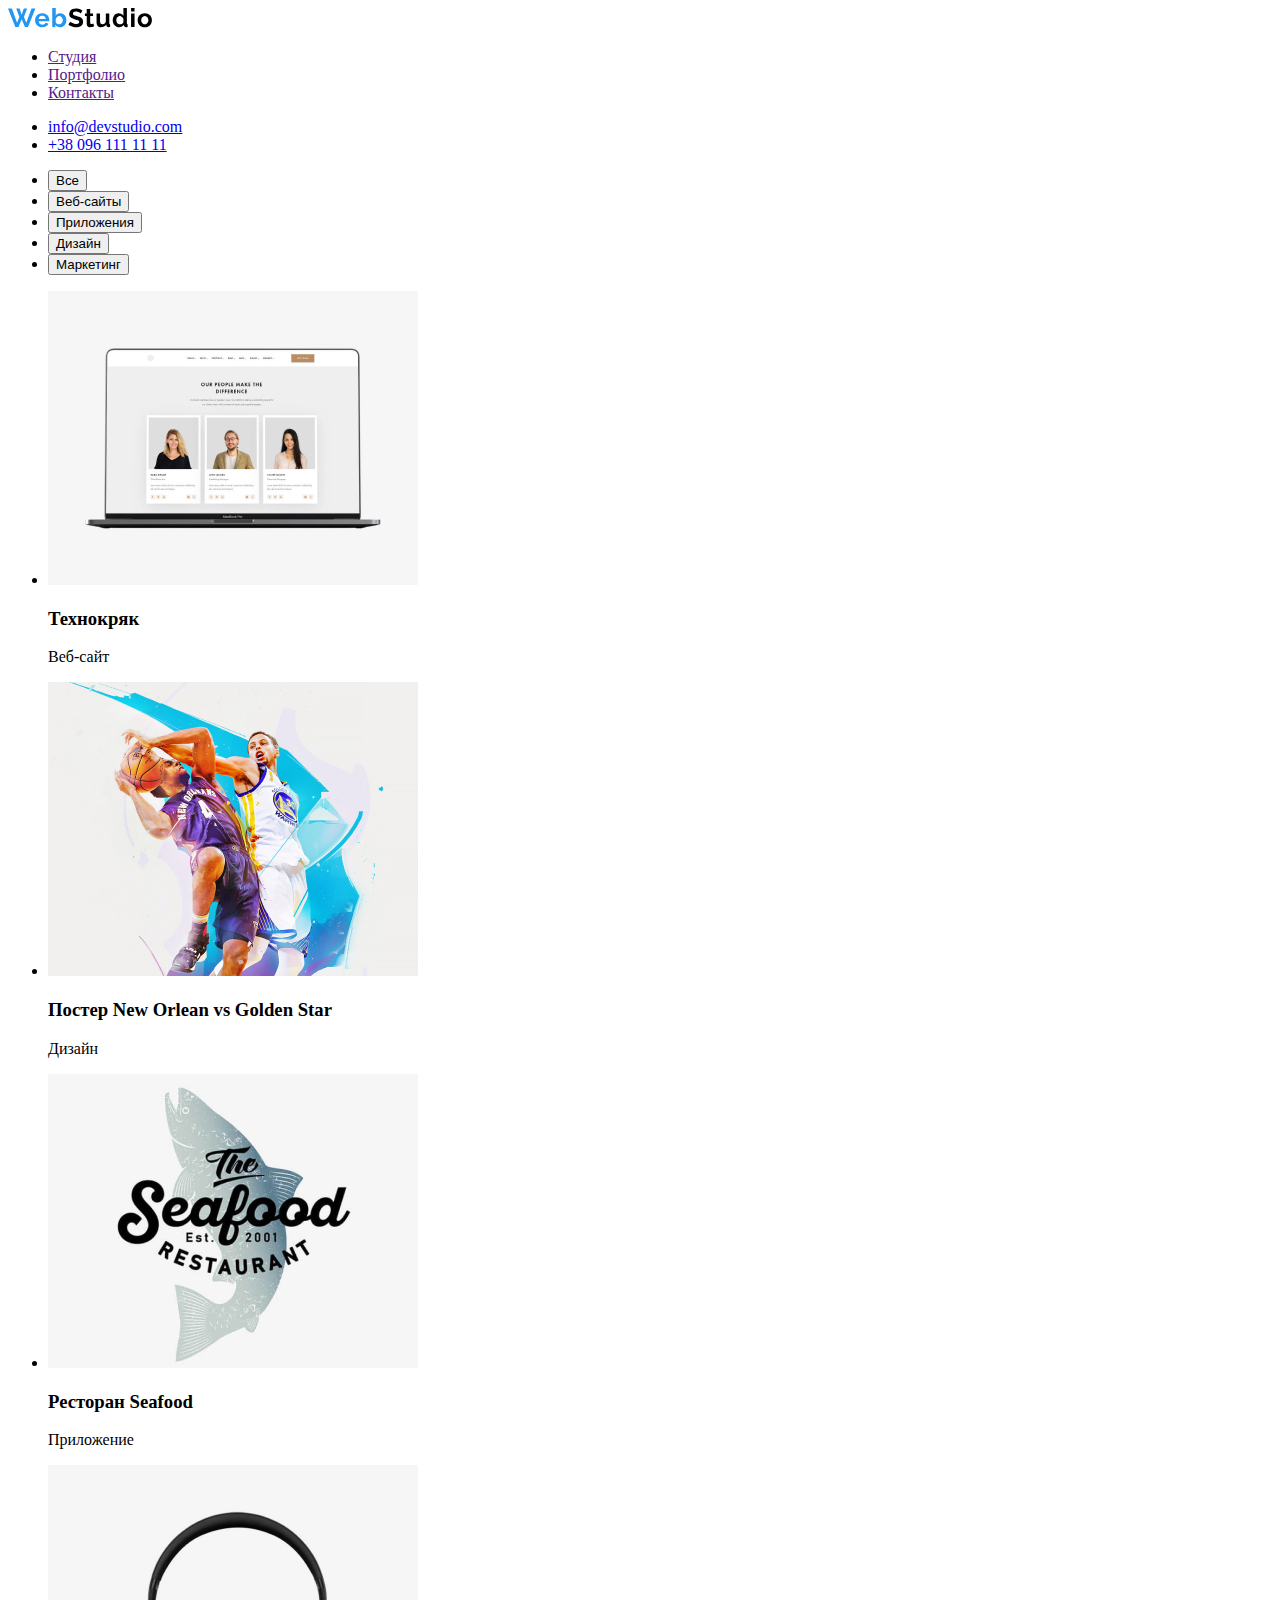
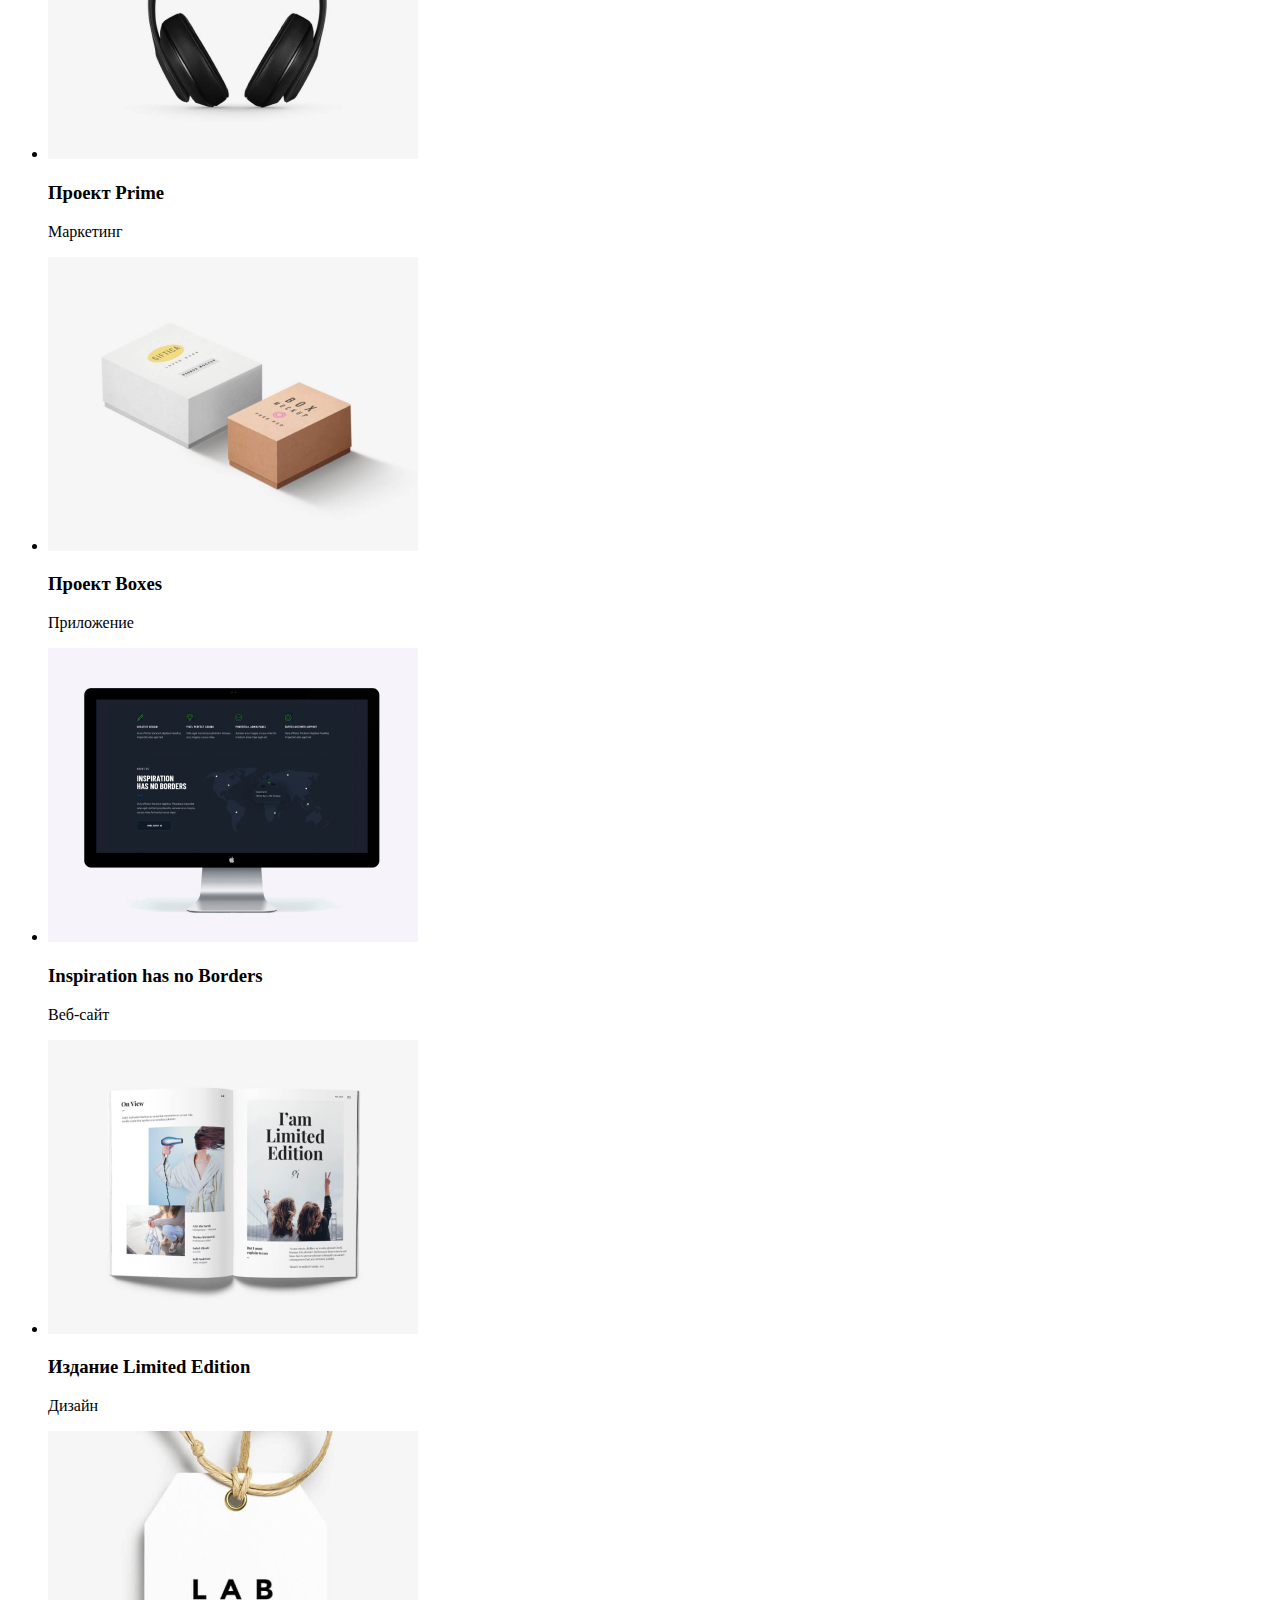
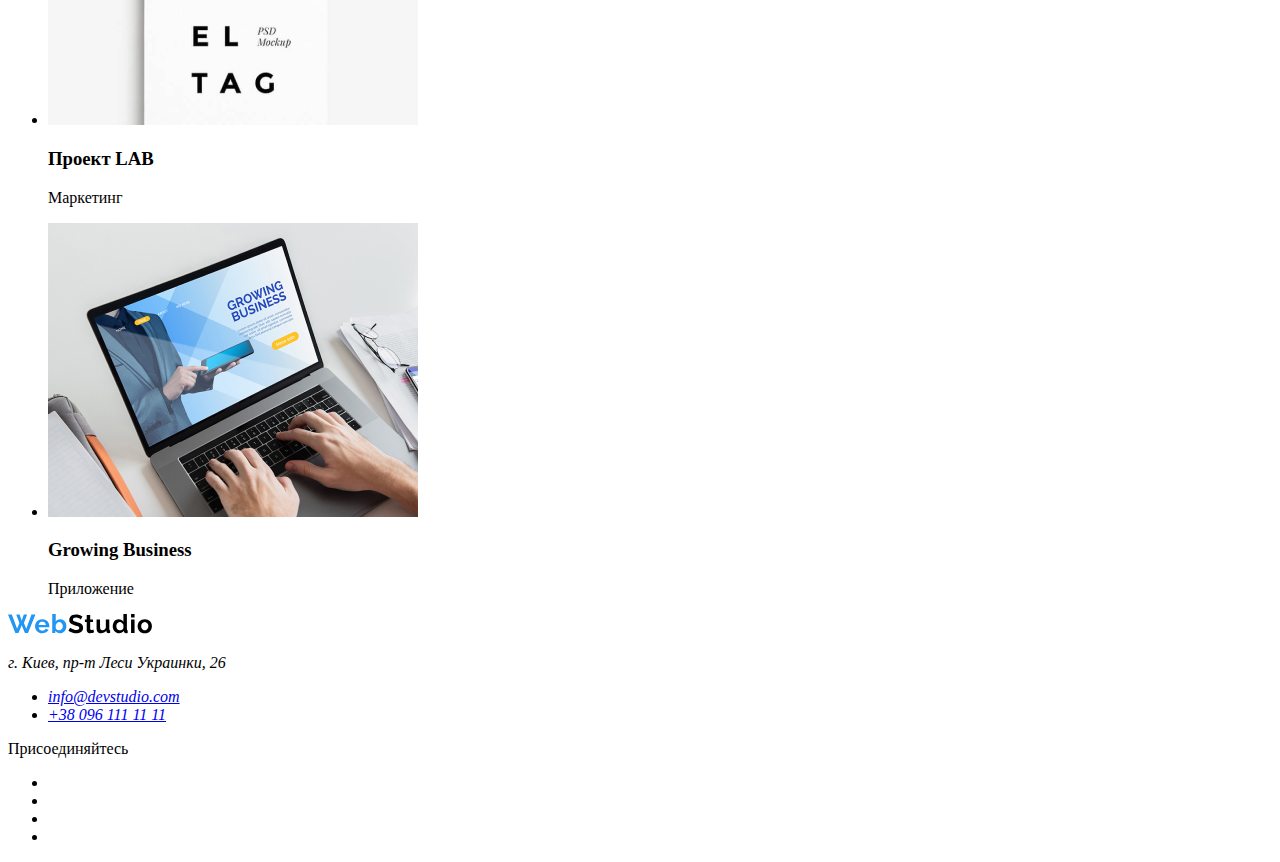
==== portfolio.html @ b6a1b345 "add layout" ====
<!DOCTYPE html>
<html lang="en">
  <head>
    <meta charset="UTF-8" />
    <meta http-equiv="X-UA-Compatible" content="IE=edge" />
    <meta name="viewport" content="width=device-width, initial-scale=1.0" />
    <title>Portfolio</title>
  </head>
  <body>
    <header>
      <a href=""><img src="./img/logo.svg" alt="logo" /></a>
      <nav>
        <ul>
          <li><a href="">Студия</a></li>
          <li><a href="">Портфолио</a></li>
          <li><a href="">Контакты</a></li>
        </ul>
        <ul>
          <li><a href="mailto:info@devstudio.com">info@devstudio.com</a></li>
          <li><a href="tel:+380961111111">+38 096 111 11 11</a></li>
        </ul>
      </nav>
    </header>
    <main>
      <ul>
        <li><button type="button">Все</button></li>
        <li><button type="button">Веб-сайты</button></li>
        <li><button type="button">Приложения</button></li>
        <li><button type="button">Дизайн</button></li>
        <li><button type="button">Маркетинг</button></li>
      </ul>
      <ul>
        <li>
          <img src="./img/example1.jpg" alt="" />
          <h3>Технокряк</h3>
          <p>Веб-сайт</p>
        </li>
        <li>
          <img src="./img/example2.jpg" alt="" />
          <h3>Постер New Orlean vs Golden Star</h3>
          <p>Дизайн</p>
        </li>
        <li>
          <img src="./img/example3.jpg" alt="" />
          <h3>Ресторан Seafood</h3>
          <p>Приложение</p>
        </li>
        <li>
          <img src="./img/example4.jpg" alt="" />
          <h3>Проект Prime</h3>
          <p>Маркетинг</p>
        </li>
        <li>
          <img src="./img/example5.jpg" alt="" />
          <h3>Проект Boxes</h3>
          <p>Приложение</p>
        </li>
        <li>
          <img src="./img/example6.jpg" alt="" />
          <h3>Inspiration has no Borders</h3>
          <p>Веб-сайт</p>
        </li>
        <li>
          <img src="./img/example7.jpg" alt="" />
          <h3>Издание Limited Edition</h3>
          <p>Дизайн</p>
        </li>
        <li>
          <img src="./img/example8.jpg" alt="" />
          <h3>Проект LAB</h3>
          <p>Маркетинг</p>
        </li>
        <li>
          <img src="./img/example9.jpg" alt="" />
          <h3>Growing Business</h3>
          <p>Приложение</p>
        </li>
      </ul>
    </main>
    <footer>
      <a href=""><img src="./img/logo.svg" alt="" /></a>
      <address>
        <p>г. Киев, пр-т Леси Украинки, 26</p>
        <ul>
          <li><a href="mailto:info@devstudio.com">info@devstudio.com</a></li>
          <li><a href="tel:+380961111111">+38 096 111 11 11</a></li>
        </ul>
      </address>
      <p>Присоединяйтесь</p>
      <ul>
        <li></li>
        <li></li>
        <li></li>
        <li></li>
      </ul>
    </footer>
  </body>
</html>
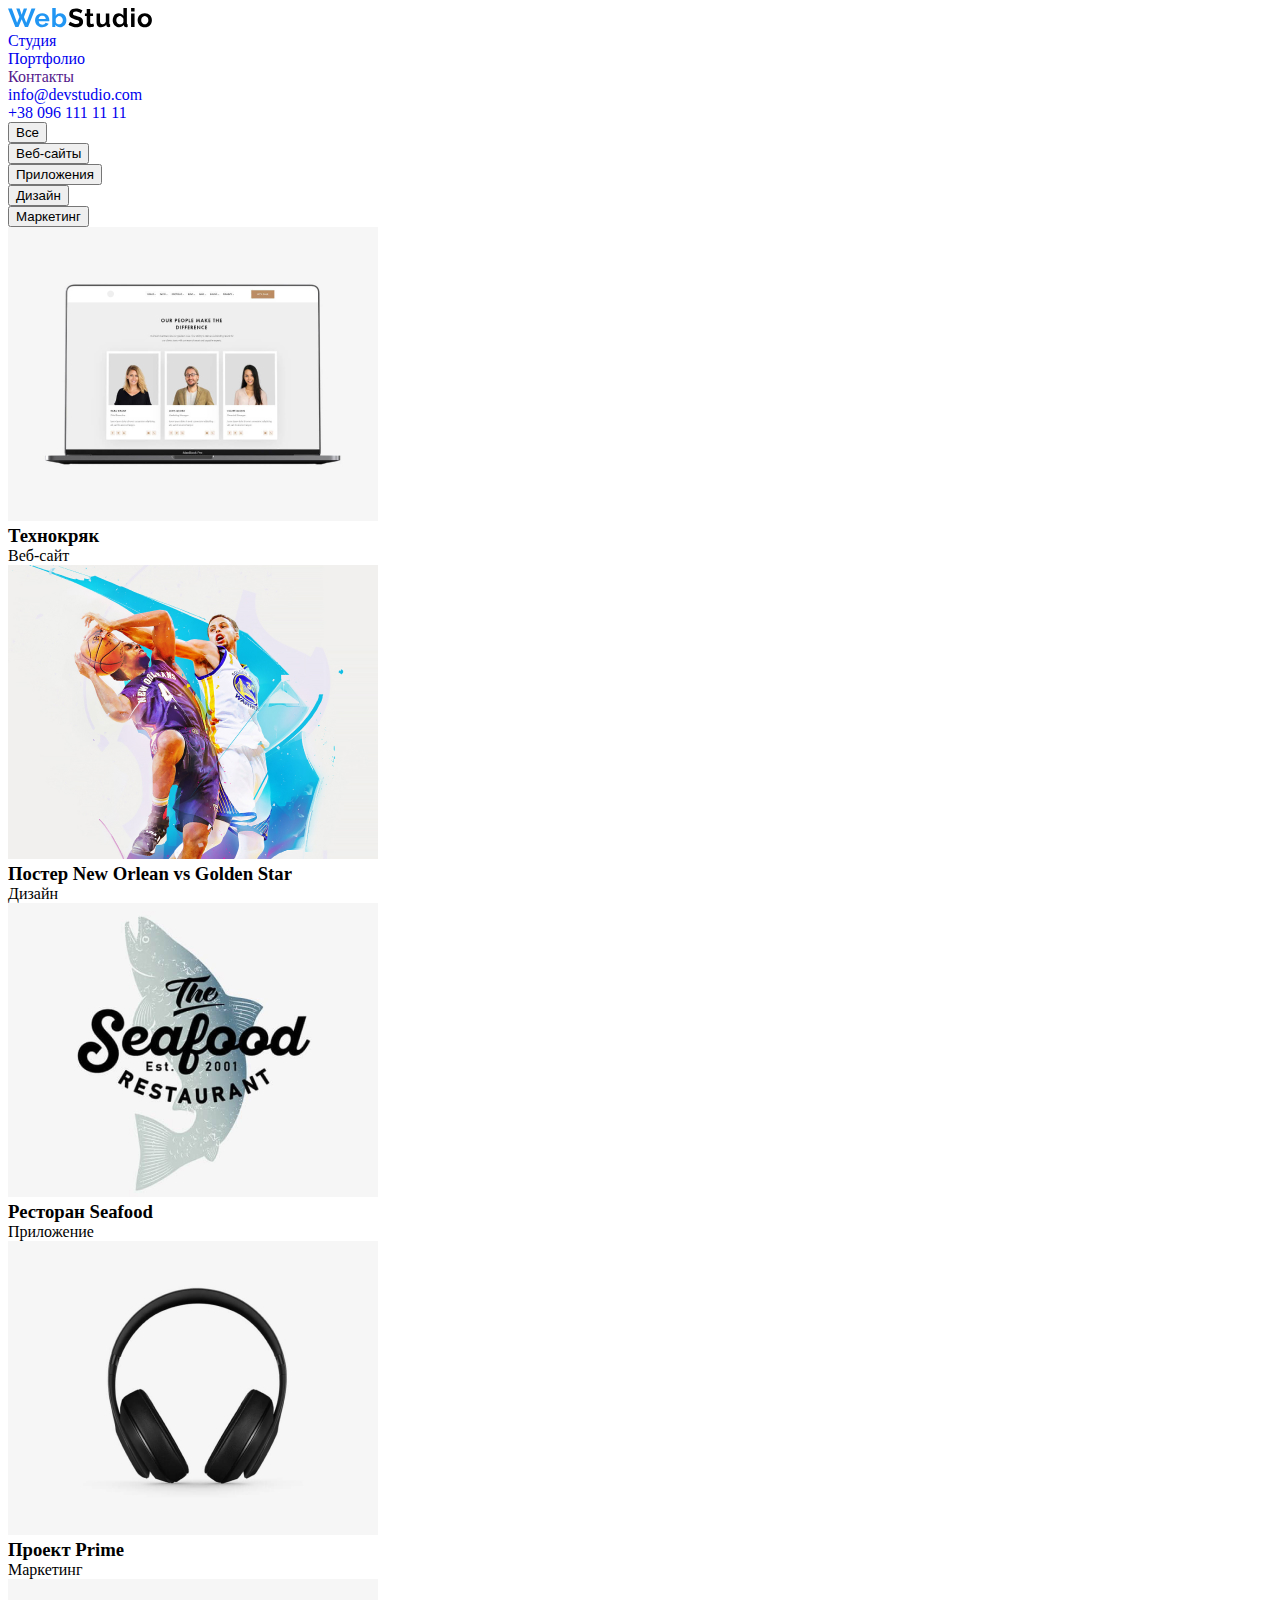
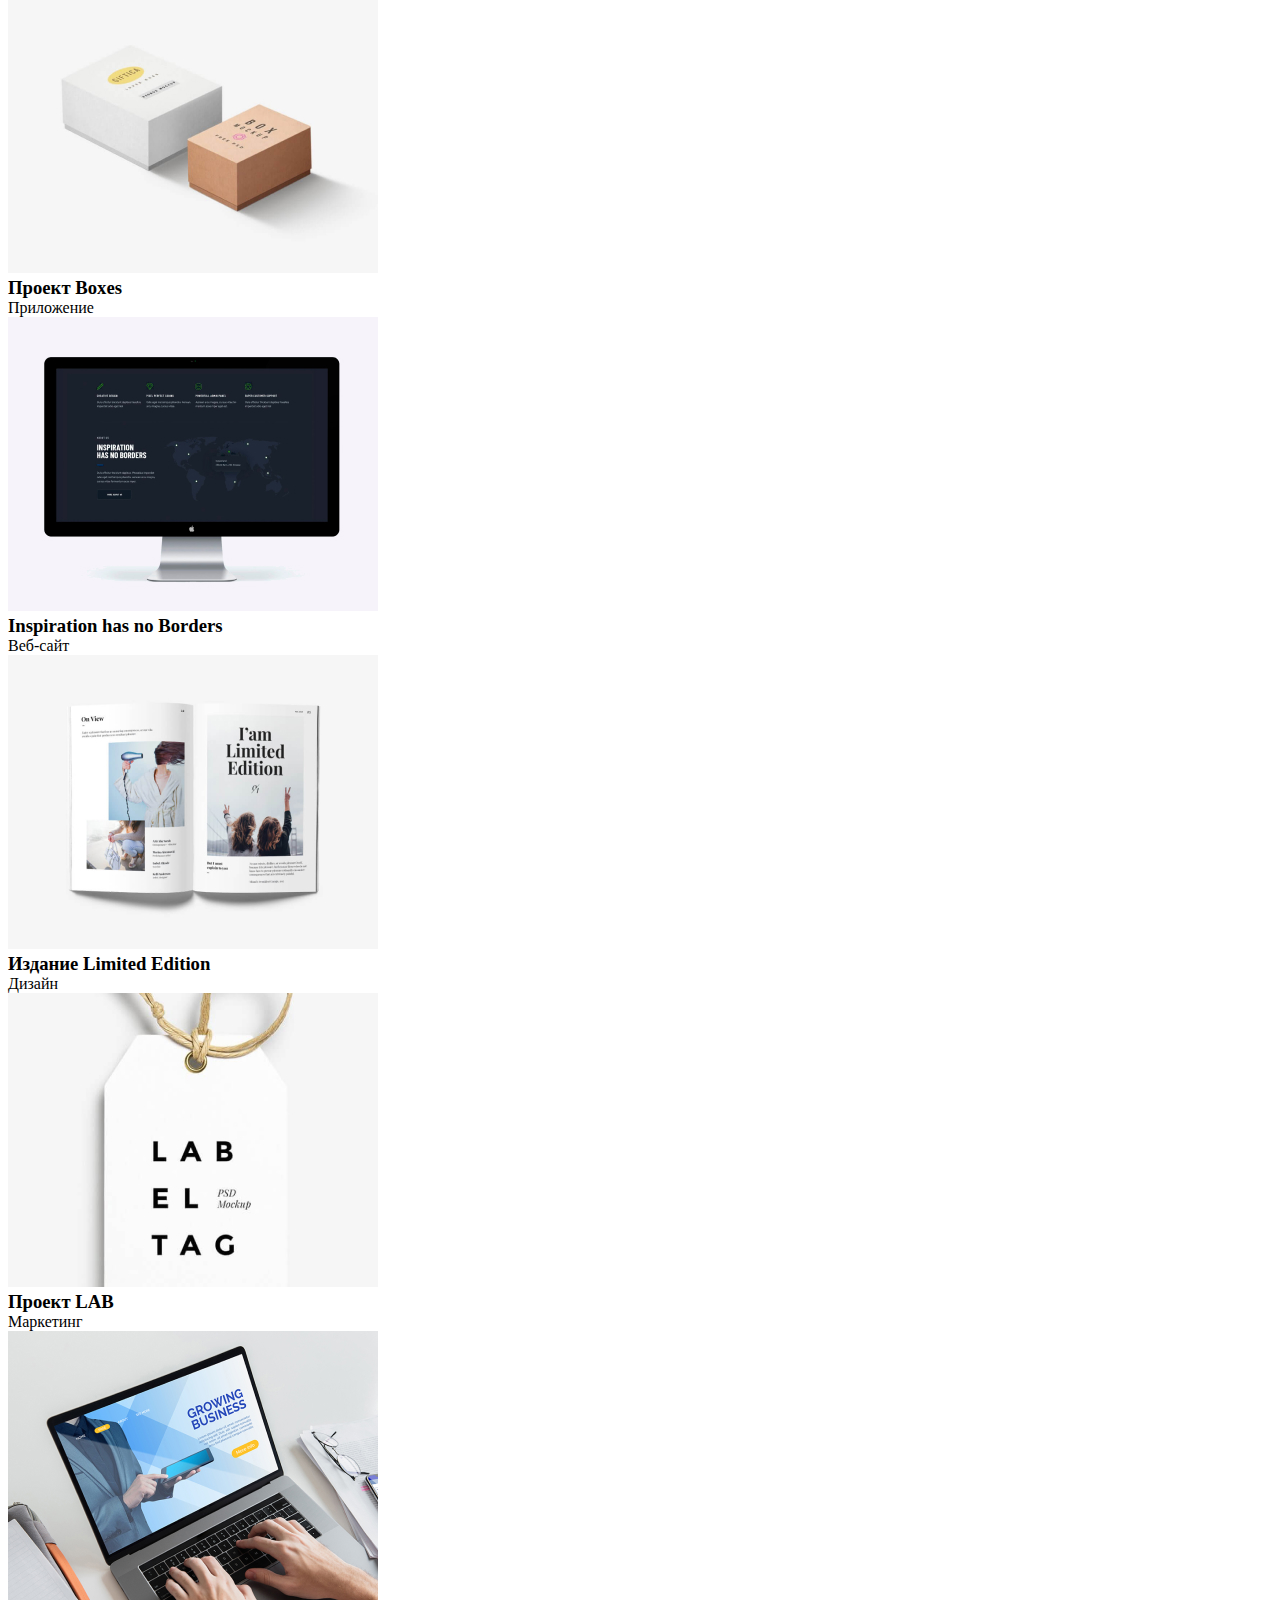
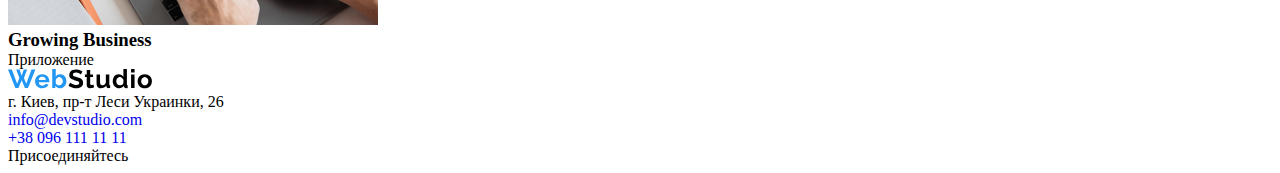
==== commit ca7f0d45: "add reset" ====
--- a/portfolio.html
+++ b/portfolio.html
@@ -5,14 +5,15 @@
     <meta http-equiv="X-UA-Compatible" content="IE=edge" />
     <meta name="viewport" content="width=device-width, initial-scale=1.0" />
     <title>Portfolio</title>
+    <link rel="stylesheet" href="./css/style.css" />
   </head>
   <body>
     <header>
-      <a href=""><img src="./img/logo.svg" alt="logo" /></a>
+      <a href="./index.html"><img src="./img/logo.svg" alt="logo" /></a>
       <nav>
         <ul>
-          <li><a href="">Студия</a></li>
-          <li><a href="">Портфолио</a></li>
+          <li><a href="./index.html">Студия</a></li>
+          <li><a href="./portfolio.html">Портфолио</a></li>
           <li><a href="">Контакты</a></li>
         </ul>
         <ul>
--- a/css/style.css
+++ b/css/style.css
@@ -0,0 +1,21 @@
+ul {
+  list-style: none;
+}
+li,
+ul,
+p,
+h1,
+h2,
+h3,
+h4,
+h5,
+h6 {
+  margin: 0;
+  padding: 0;
+}
+a {
+  text-decoration: none;
+}
+address {
+  font-style: normal;
+}
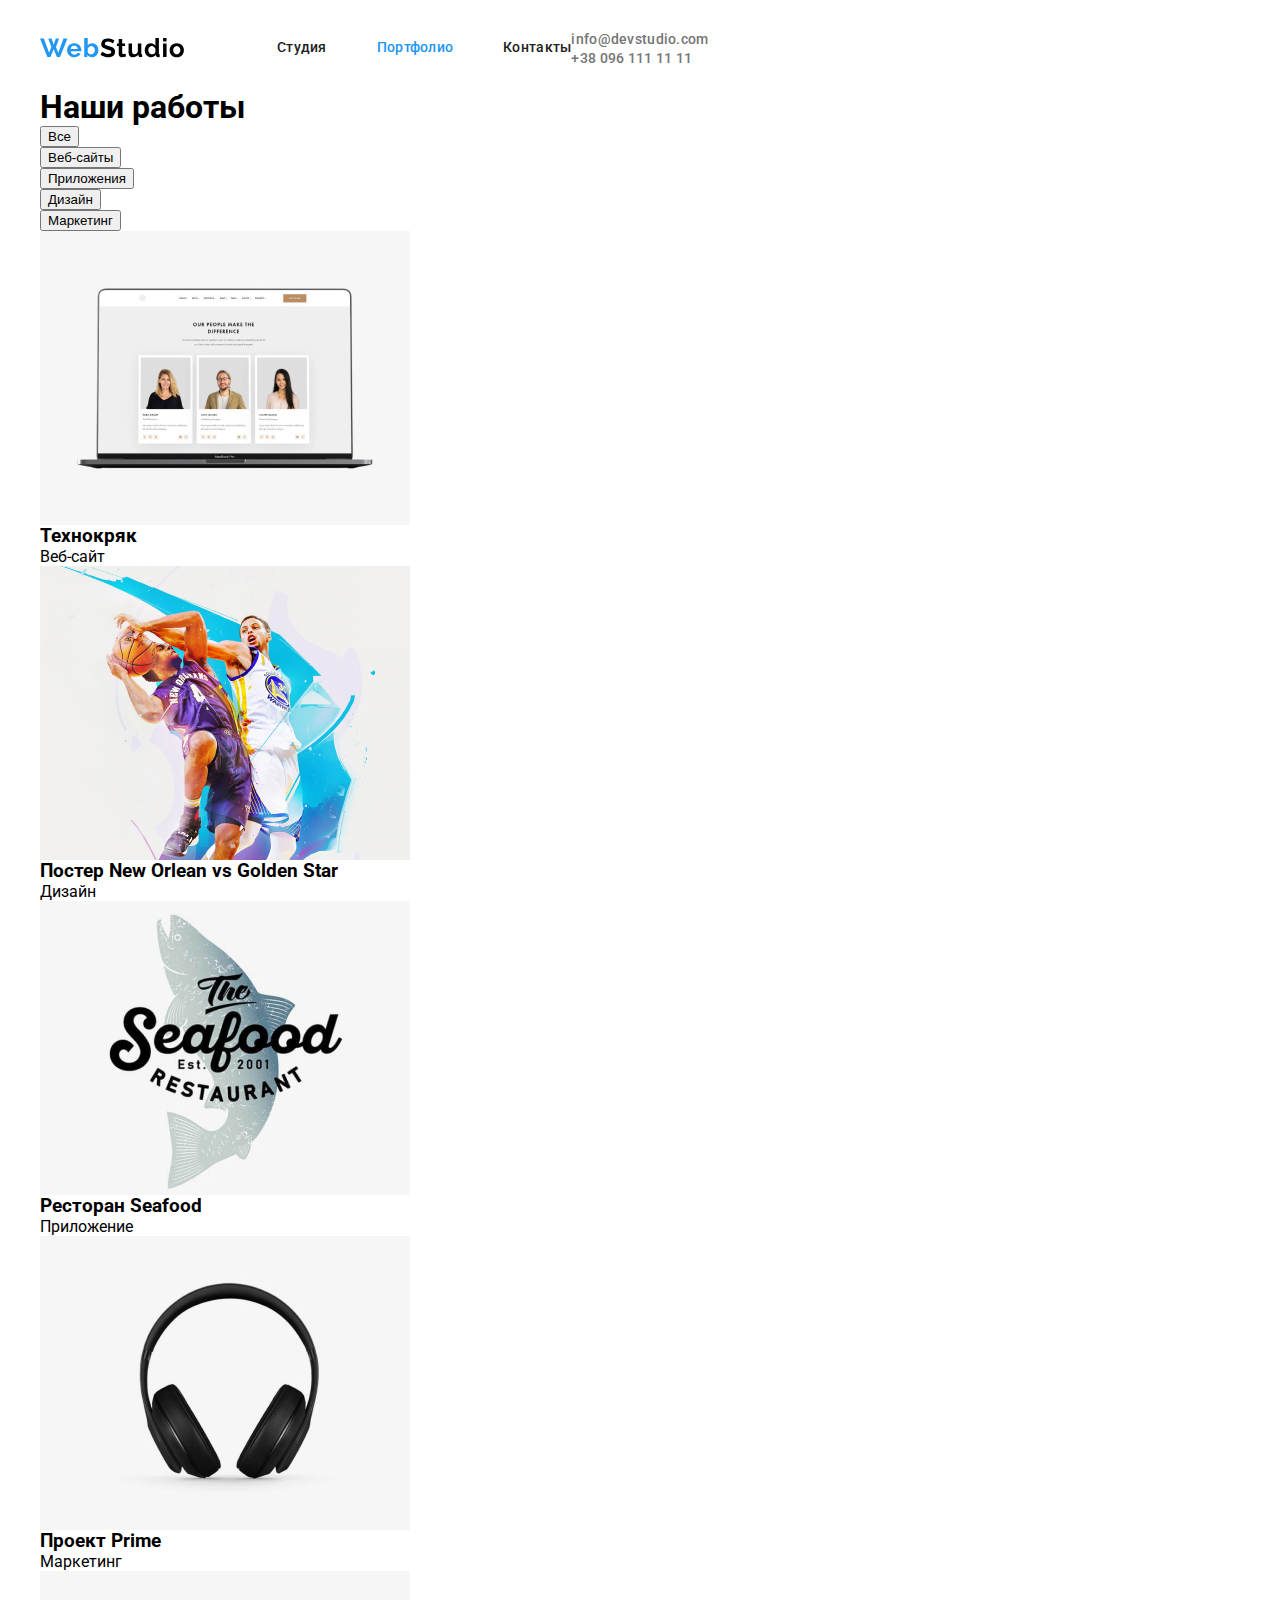
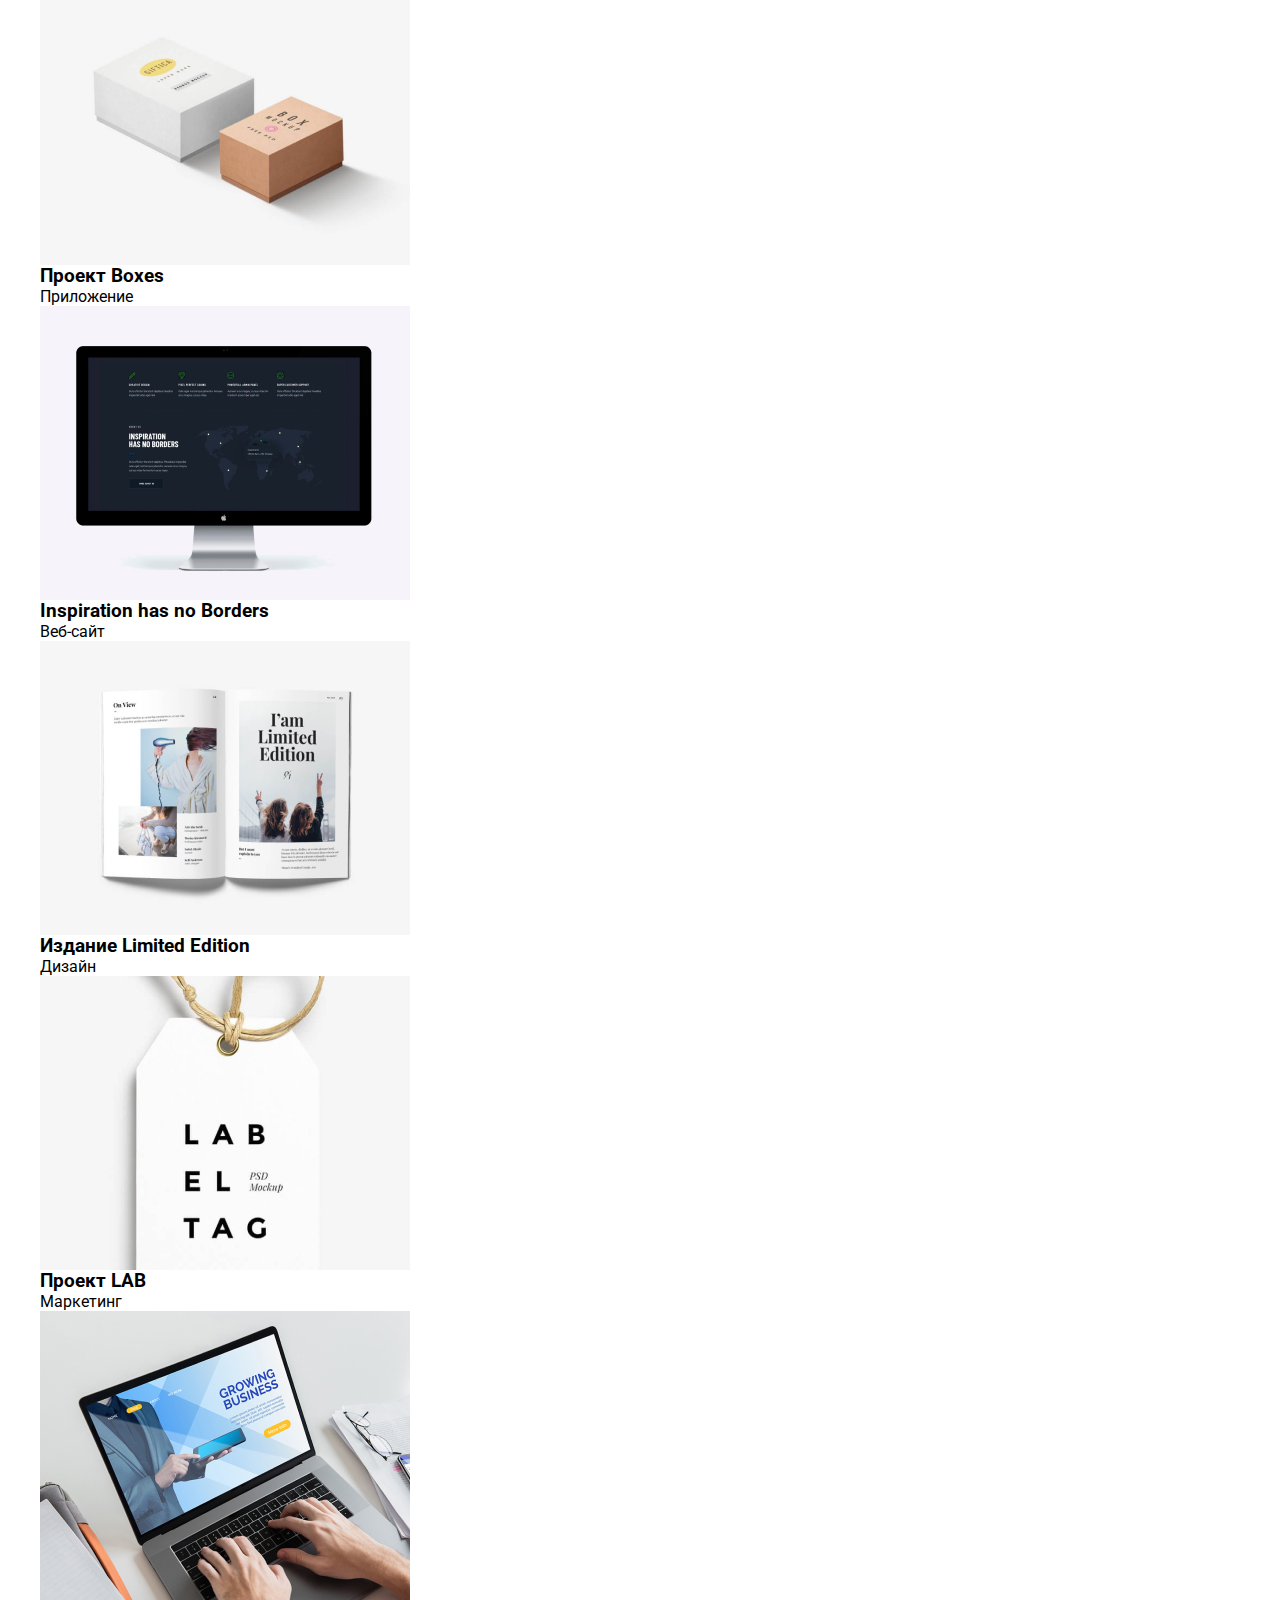
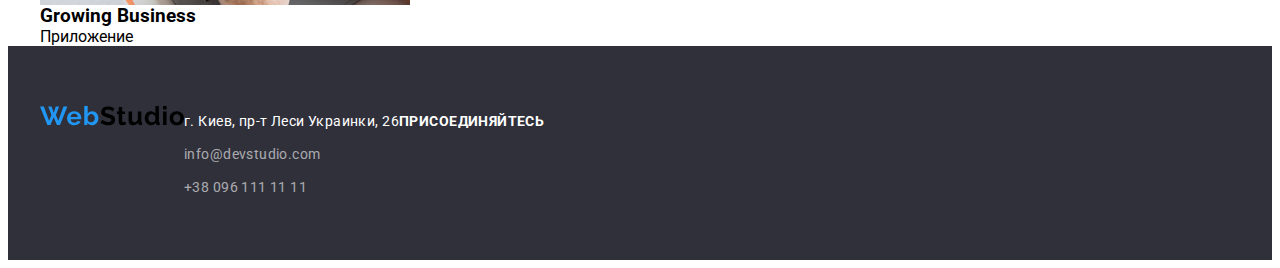
==== commit 6efcec99: "add page studio" ====
--- a/portfolio.html
+++ b/portfolio.html
@@ -5,95 +5,127 @@
     <meta http-equiv="X-UA-Compatible" content="IE=edge" />
     <meta name="viewport" content="width=device-width, initial-scale=1.0" />
     <title>Portfolio</title>
+    <link rel="preconnect" href="https://fonts.googleapis.com" />
+    <link rel="preconnect" href="https://fonts.gstatic.com" crossorigin />
+    <link
+      href="https://fonts.googleapis.com/css2?family=Raleway:wght@700&family=Roboto:wght@400;500;700;900&display=swap"
+      rel="stylesheet"
+    />
+    <link
+      rel="stylesheet"
+      href="https://cdnjs.cloudflare.com/ajax/libs/modern-normalize/1.1.0/modern-normalize.min.css"
+      integrity="sha512-wpPYUAdjBVSE4KJnH1VR1HeZfpl1ub8YT/NKx4PuQ5NmX2tKuGu6U/JRp5y+Y8XG2tV+wKQpNHVUX03MfMFn9Q=="
+      crossorigin="anonymous"
+      referrerpolicy="no-referrer"
+    />
     <link rel="stylesheet" href="./css/style.css" />
   </head>
   <body>
-    <header>
-      <a href="./index.html"><img src="./img/logo.svg" alt="logo" /></a>
-      <nav>
-        <ul>
-          <li><a href="./index.html">Студия</a></li>
-          <li><a href="./portfolio.html">Портфолио</a></li>
-          <li><a href="">Контакты</a></li>
-        </ul>
-        <ul>
-          <li><a href="mailto:info@devstudio.com">info@devstudio.com</a></li>
-          <li><a href="tel:+380961111111">+38 096 111 11 11</a></li>
-        </ul>
-      </nav>
+    <header class="header">
+      <div class="container">
+        <a href="./index.html" class="header-logo"><img src="./img/logo.svg" alt="logo" /></a>
+        <nav class="nav">
+          <ul class="nav-list">
+            <li class="nav-item"><a href="./index.html" class="nav-link">Студия</a></li>
+            <li class="nav-item">
+              <a href="./portfolio.html" class="nav-link active">Портфолио</a>
+            </li>
+            <li class="nav-item"><a href="" class="nav-link">Контакты</a></li>
+          </ul>
+          <ul class="header-contact">
+            <li class="header-contact-item">
+              <a href="mailto:info@devstudio.com" class="header-contact-link">info@devstudio.com</a>
+            </li>
+            <li class="header-contact-item">
+              <a href="tel:+380961111111" class="header-contact-link">+38 096 111 11 11</a>
+            </li>
+          </ul>
+        </nav>
+      </div>
     </header>
     <main>
-      <ul>
-        <li><button type="button">Все</button></li>
-        <li><button type="button">Веб-сайты</button></li>
-        <li><button type="button">Приложения</button></li>
-        <li><button type="button">Дизайн</button></li>
-        <li><button type="button">Маркетинг</button></li>
-      </ul>
-      <ul>
-        <li>
-          <img src="./img/example1.jpg" alt="" />
-          <h3>Технокряк</h3>
-          <p>Веб-сайт</p>
-        </li>
-        <li>
-          <img src="./img/example2.jpg" alt="" />
-          <h3>Постер New Orlean vs Golden Star</h3>
-          <p>Дизайн</p>
-        </li>
-        <li>
-          <img src="./img/example3.jpg" alt="" />
-          <h3>Ресторан Seafood</h3>
-          <p>Приложение</p>
-        </li>
-        <li>
-          <img src="./img/example4.jpg" alt="" />
-          <h3>Проект Prime</h3>
-          <p>Маркетинг</p>
-        </li>
-        <li>
-          <img src="./img/example5.jpg" alt="" />
-          <h3>Проект Boxes</h3>
-          <p>Приложение</p>
-        </li>
-        <li>
-          <img src="./img/example6.jpg" alt="" />
-          <h3>Inspiration has no Borders</h3>
-          <p>Веб-сайт</p>
-        </li>
-        <li>
-          <img src="./img/example7.jpg" alt="" />
-          <h3>Издание Limited Edition</h3>
-          <p>Дизайн</p>
-        </li>
-        <li>
-          <img src="./img/example8.jpg" alt="" />
-          <h3>Проект LAB</h3>
-          <p>Маркетинг</p>
-        </li>
-        <li>
-          <img src="./img/example9.jpg" alt="" />
-          <h3>Growing Business</h3>
-          <p>Приложение</p>
-        </li>
-      </ul>
+      <section class="portfolio">
+        <div class="container">
+          <h1 class="portfolio-title">Наши работы</h1>
+          <ul class="radio-btn bnt">
+            <li class="radio-btn-item"><button type="button">Все</button></li>
+            <li class="radio-btn-item"><button type="button">Веб-сайты</button></li>
+            <li class="radio-btn-item"><button type="button">Приложения</button></li>
+            <li class="radio-btn-item"><button type="button">Дизайн</button></li>
+            <li class="radio-btn-item"><button type="button">Маркетинг</button></li>
+          </ul>
+          <ul class="projects">
+            <li class="projects-item">
+              <img src="./img/example1.jpg" alt="" />
+              <h3 class="projects-subtitle">Технокряк</h3>
+              <p class="projects-text">Веб-сайт</p>
+            </li>
+            <li class="projects-item">
+              <img src="./img/example2.jpg" alt="" />
+              <h3 class="projects-subtitle">Постер New Orlean vs Golden Star</h3>
+              <p class="projects-text">Дизайн</p>
+            </li>
+            <li class="projects-item">
+              <img src="./img/example3.jpg" alt="" />
+              <h3 class="projects-subtitle">Ресторан Seafood</h3>
+              <p class="projects-text">Приложение</p>
+            </li>
+            <li class="projects-item">
+              <img src="./img/example4.jpg" alt="" />
+              <h3 class="projects-subtitle">Проект Prime</h3>
+              <p class="projects-text">Маркетинг</p>
+            </li>
+            <li class="projects-item">
+              <img src="./img/example5.jpg" alt="" />
+              <h3 class="projects-subtitle">Проект Boxes</h3>
+              <p class="projects-text">Приложение</p>
+            </li>
+            <li class="projects-item">
+              <img src="./img/example6.jpg" alt="" />
+              <h3 class="projects-subtitle">Inspiration has no Borders</h3>
+              <p class="projects-text">Веб-сайт</p>
+            </li>
+            <li class="projects-item">
+              <img src="./img/example7.jpg" alt="" />
+              <h3 class="projects-subtitle">Издание Limited Edition</h3>
+              <p class="projects-text">Дизайн</p>
+            </li>
+            <li class="projects-item">
+              <img src="./img/example8.jpg" alt="" />
+              <h3 class="projects-subtitle">Проект LAB</h3>
+              <p class="projects-text">Маркетинг</p>
+            </li>
+            <li class="projects-item">
+              <img src="./img/example9.jpg" alt="" />
+              <h3 class="projects-subtitle">Growing Business</h3>
+              <p class="projects-text">Приложение</p>
+            </li>
+          </ul>
+        </div>
+      </section>
     </main>
-    <footer>
-      <a href=""><img src="./img/logo.svg" alt="" /></a>
-      <address>
-        <p>г. Киев, пр-т Леси Украинки, 26</p>
-        <ul>
-          <li><a href="mailto:info@devstudio.com">info@devstudio.com</a></li>
-          <li><a href="tel:+380961111111">+38 096 111 11 11</a></li>
+    <footer class="footer">
+      <div class="container">
+        <a href="" class="logo"><img src="./img/logo.svg" alt="" /></a>
+        <address class="address">
+          <p class="address-text">г. Киев, пр-т Леси Украинки, 26</p>
+          <ul class="address-list">
+            <li class="address-item">
+              <a href="mailto:info@devstudio.com" class="address-link">info@devstudio.com</a>
+            </li>
+            <li class="address-item">
+              <a href="tel:+380961111111" class="address-link">+38 096 111 11 11</a>
+            </li>
+          </ul>
+        </address>
+        <p class="join">Присоединяйтесь</p>
+        <ul class="join-list">
+          <li class="join-item"></li>
+          <li class="join-item"></li>
+          <li class="join-item"></li>
+          <li class="join-item"></li>
         </ul>
-      </address>
-      <p>Присоединяйтесь</p>
-      <ul>
-        <li></li>
-        <li></li>
-        <li></li>
-        <li></li>
-      </ul>
+      </div>
     </footer>
   </body>
 </html>
--- a/css/style.css
+++ b/css/style.css
@@ -1,3 +1,18 @@
+:root {
+  --accent-color: #2196f3;
+  --white-color: #ffffff;
+  --black-color: #212121;
+  --text-color: #757575;
+  --white-background: #f5f4fa;
+  --black-bacground: #2f303a;
+  --main-margin: 30px;
+}
+
+/* ----------------------RESET---------------- */
+
+img {
+  display: block;
+}
 ul {
   list-style: none;
 }
@@ -19,3 +34,280 @@
 address {
   font-style: normal;
 }
+/* ---------------------COMMON----------------- */
+body {
+  font-family: 'Roboto', sans-serif;
+}
+.visually-hidden {
+  position: absolute;
+  width: 1px;
+  height: 1px;
+  margin: -1px;
+  border: 0;
+  padding: 0;
+  white-space: nowrap;
+  clip-path: inset(100%);
+  clip: rect(0 0 0 0);
+  overflow: hidden;
+}
+/* .container {
+  max-width: 1200px;
+  width: 100%;
+  margin: 0 auto;
+  padding-right: 15px;
+  padding-left: 15px;
+} */
+.container {
+  width: 1200px;
+  margin-left: auto;
+  margin-right: auto;
+  padding-left: 15px;
+  padding-right: 15px;
+}
+/* -------------------HEADER--------------------------- */
+.header .container {
+  display: flex;
+  align-items: center;
+}
+.header-logo {
+  padding-top: 24px;
+  padding-bottom: 24px;
+  margin-right: 93px;
+}
+.logo {
+  font-family: 'Raleway';
+  font-weight: 700;
+  font-size: 26px;
+  line-height: 1.19;
+  letter-spacing: 0.03em;
+  color: var(--white-color);
+}
+.logo-blue {
+  color: var(--accent-color);
+}
+.logo-black {
+  color: #000000;
+}
+.nav {
+  display: flex;
+  align-items: center;
+}
+.nav-list {
+  display: flex;
+  align-items: center;
+}
+.nav-item:not(:last-child) {
+  margin-right: 50px;
+}
+.nav-link {
+  display: block;
+  padding-top: 32px;
+  padding-bottom: 32px;
+  font-weight: 500;
+  font-size: 14px;
+  line-height: 1.14;
+  letter-spacing: 0.02em;
+  color: var(--black-color);
+}
+.nav-link:hover,
+.nav-link:focus {
+  color: var(--accent-color);
+}
+.active {
+  color: var(--accent-color);
+}
+.header-contact {
+  margin-left: auto;
+}
+.header-contact-link {
+  padding-top: 32px;
+  padding-bottom: 32px;
+  font-weight: 500;
+  font-size: 14px;
+  line-height: 1.14;
+  letter-spacing: 0.02em;
+  color: var(--text-color);
+}
+.header-contact-link:hover,
+.header-contact-link:focus {
+  color: var(--accent-color);
+}
+.header-contact-link:not(:last-child) {
+  margin-right: var(--main-margin);
+}
+/* -----------------------HERO---------------------- */
+.hero {
+  padding-top: 200px;
+  padding-bottom: 200px;
+  text-align: center;
+  background-color: var(--black-bacground);
+}
+.hero-title {
+  max-width: 696px;
+  margin-left: auto;
+  margin-right: auto;
+  margin-bottom: var(--main-margin);
+  font-weight: 900;
+  font-size: 44px;
+  line-height: 1.36;
+  text-align: center;
+  letter-spacing: 0.06em;
+  text-transform: uppercase;
+  color: var(--white-color);
+}
+.hero-btn {
+  font-weight: 700;
+  font-size: 16px;
+  line-height: 1.88;
+  padding: 10px 32px;
+  /* display: flex;
+  align-items: center;
+  text-align: center; */
+  letter-spacing: 0.06em;
+  color: var(--white-color);
+  background-color: var(--accent-color);
+  box-shadow: 0px 4px 4px rgba(0, 0, 0, 0.15);
+  border-radius: 4px;
+  border: none;
+  cursor: pointer;
+}
+/* -------------------------BENEFITS-------------------------- */
+
+.benefits {
+  padding-top: 94px;
+  padding-bottom: 94px;
+}
+.benefits-list {
+  display: flex;
+}
+.benefits-item:not(:last-child) {
+  margin-right: var(--main-margin);
+}
+.benefits-item {
+  width: 270px;
+}
+.benefits-subtitle {
+  margin-bottom: 10px;
+  font-size: 14px;
+  line-height: 1.14;
+  letter-spacing: 0.03em;
+  text-transform: uppercase;
+  color: var(--black-color);
+}
+.benefits-text {
+  font-size: 14px;
+  line-height: 1.71;
+  letter-spacing: 0.03em;
+  color: var(--text-color);
+}
+/* ----------------------WORKS-------------------- */
+.work {
+  padding-bottom: 94px;
+}
+.work-title {
+  margin-bottom: 50px;
+  font-size: 36px;
+  line-height: 1.16;
+  text-align: center;
+  letter-spacing: 0.03em;
+  color: var(--black-color);
+}
+.work-list {
+  display: flex;
+}
+.work-item:not(:last-child) {
+  margin-right: var(--main-margin);
+}
+/* ----------------------TEAM-------------------- */
+.team {
+  padding-top: 94px;
+  padding-bottom: 94px;
+  background-color: var(--white-background);
+}
+.team-title {
+  margin-bottom: 50px;
+  font-size: 36px;
+  line-height: 1.16;
+  text-align: center;
+  letter-spacing: 0.03em;
+  color: var(--black-color);
+}
+.team-list {
+  display: flex;
+}
+.team-item {
+  box-shadow: 0px 1px 3px rgba(0, 0, 0, 0.12), 0px 1px 1px rgba(0, 0, 0, 0.14),
+    0px 2px 1px rgba(0, 0, 0, 0.2);
+  border-radius: 0px 0px 4px 4px;
+}
+.team-item + .team-item {
+  margin-left: var(--main-margin);
+}
+.team-wrapper {
+  padding-top: var(--main-margin);
+  padding-bottom: var(--main-margin);
+  background-color: var(--white-color);
+  border-radius: 0px 0px 4px 4px;
+}
+.team-subtitle {
+  margin-bottom: 10px;
+  font-weight: 500;
+  font-size: 16px;
+  line-height: 1.18;
+  text-align: center;
+  letter-spacing: 0.03em;
+  color: var(--black-color);
+}
+.team-text {
+  font-size: 16px;
+  line-height: 19px;
+  text-align: center;
+  letter-spacing: 0.03em;
+  color: var(--text-color);
+}
+
+/* --------------------FOOTER------------------- */
+.footer .container {
+  display: flex;
+  align-items: baseline;
+}
+.footer {
+  padding-top: 60px;
+  padding-bottom: 60px;
+  background-color: var(--black-bacground);
+}
+.address-wrapper {
+  margin-right: 70px;
+}
+.footer-logo {
+  display: inline-block;
+  margin-bottom: 20px;
+}
+.address-text {
+  margin-bottom: 9px;
+  font-weight: 400;
+  font-size: 14px;
+  line-height: 1.71;
+  letter-spacing: 0.03em;
+  color: var(--white-color);
+}
+.address-item:not(:last-child) {
+  margin-bottom: 9px;
+}
+.address-link {
+  font-weight: 400;
+  font-size: 14px;
+  line-height: 1.71;
+  letter-spacing: 0.03em;
+  color: rgba(255, 255, 255, 0.6);
+}
+
+.join {
+  margin-bottom: 20px;
+  font-weight: 700;
+  font-size: 14px;
+  line-height: 1.14;
+  letter-spacing: 0.03em;
+  text-transform: uppercase;
+  color: var(--white-color);
+}
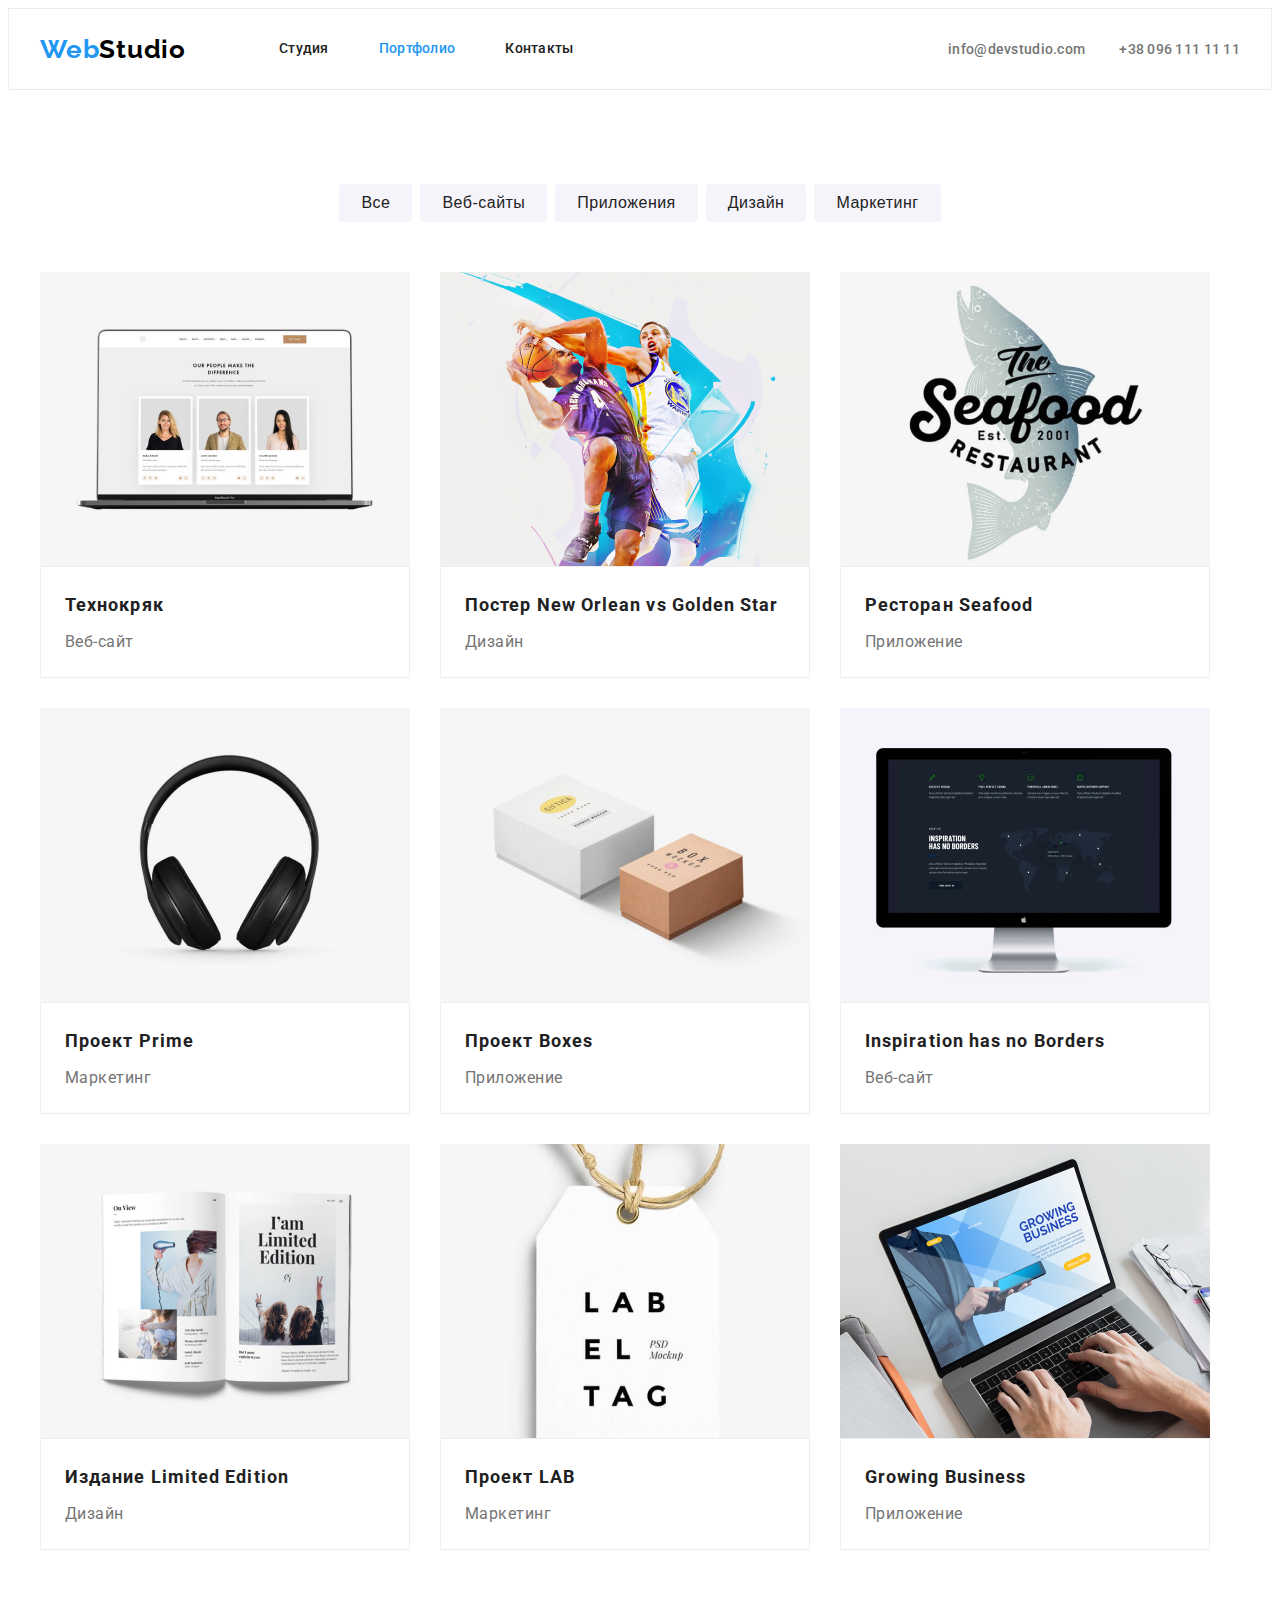
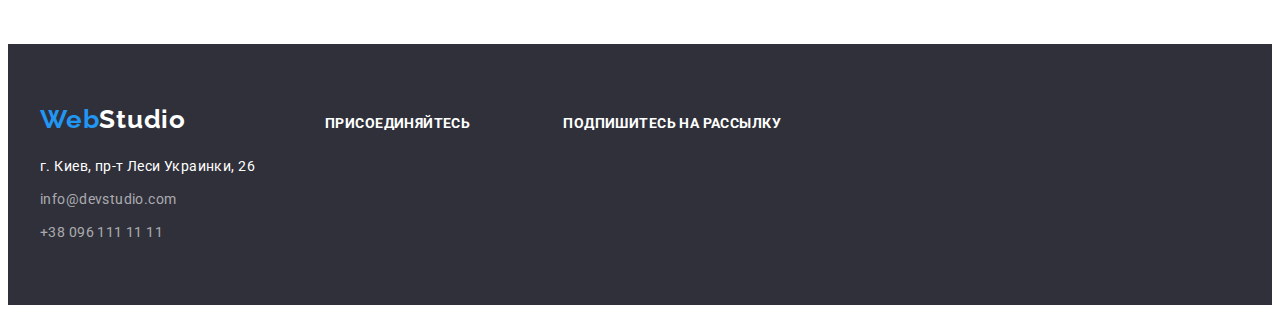
==== commit 0b48a0c5: "fix all bags" ====
--- a/portfolio.html
+++ b/portfolio.html
@@ -23,7 +23,9 @@
   <body>
     <header class="header">
       <div class="container">
-        <a href="./index.html" class="header-logo"><img src="./img/logo.svg" alt="logo" /></a>
+        <a href="./index.html" class="logo header-logo"
+          ><span class="logo-blue">Web</span><span class="logo-black">Studio</span></a
+        >
         <nav class="nav">
           <ul class="nav-list">
             <li class="nav-item"><a href="./index.html" class="nav-link">Студия</a></li>
@@ -32,73 +34,111 @@
             </li>
             <li class="nav-item"><a href="" class="nav-link">Контакты</a></li>
           </ul>
-          <ul class="header-contact">
-            <li class="header-contact-item">
-              <a href="mailto:info@devstudio.com" class="header-contact-link">info@devstudio.com</a>
-            </li>
-            <li class="header-contact-item">
-              <a href="tel:+380961111111" class="header-contact-link">+38 096 111 11 11</a>
-            </li>
-          </ul>
         </nav>
+        <div class="header-contact">
+          <a href="mailto:info@devstudio.com" class="header-contact-link">info@devstudio.com</a>
+          <a href="tel:+380961111111" class="header-contact-link">+38 096 111 11 11</a>
+        </div>
       </div>
     </header>
     <main>
       <section class="portfolio">
         <div class="container">
-          <h1 class="portfolio-title">Наши работы</h1>
-          <ul class="radio-btn bnt">
-            <li class="radio-btn-item"><button type="button">Все</button></li>
-            <li class="radio-btn-item"><button type="button">Веб-сайты</button></li>
-            <li class="radio-btn-item"><button type="button">Приложения</button></li>
-            <li class="radio-btn-item"><button type="button">Дизайн</button></li>
-            <li class="radio-btn-item"><button type="button">Маркетинг</button></li>
+          <h1 class="visually-hidden">Наши работы</h1>
+          <ul class="radio-btn-list bnt">
+            <li class="radio-btn-item"><button type="button" class="radio-btn">Все</button></li>
+            <li class="radio-btn-item">
+              <button type="button" class="radio-btn">Веб-сайты</button>
+            </li>
+            <li class="radio-btn-item">
+              <button type="button" class="radio-btn">Приложения</button>
+            </li>
+            <li class="radio-btn-item"><button type="button" class="radio-btn">Дизайн</button></li>
+            <li class="radio-btn-item">
+              <button type="button" class="radio-btn">Маркетинг</button>
+            </li>
           </ul>
           <ul class="projects">
             <li class="projects-item">
-              <img src="./img/example1.jpg" alt="" />
-              <h3 class="projects-subtitle">Технокряк</h3>
-              <p class="projects-text">Веб-сайт</p>
+              <a href="" class="projects-link">
+                <img src="./img/example1.jpg" alt="" />
+                <div class="card-wrap">
+                  <h3 class="projects-subtitle">Технокряк</h3>
+                  <p class="projects-text">Веб-сайт</p>
+                </div></a
+              >
             </li>
             <li class="projects-item">
-              <img src="./img/example2.jpg" alt="" />
-              <h3 class="projects-subtitle">Постер New Orlean vs Golden Star</h3>
-              <p class="projects-text">Дизайн</p>
+              <a href="" class="projects-link"
+                ><img src="./img/example2.jpg" alt="" />
+                <div class="card-wrap">
+                  <h3 class="projects-subtitle">Постер New Orlean vs Golden Star</h3>
+                  <p class="projects-text">Дизайн</p>
+                </div></a
+              >
             </li>
             <li class="projects-item">
-              <img src="./img/example3.jpg" alt="" />
-              <h3 class="projects-subtitle">Ресторан Seafood</h3>
-              <p class="projects-text">Приложение</p>
+              <a href="" class="projects-link"
+                ><img src="./img/example3.jpg" alt="" />
+                <div class="card-wrap">
+                  <h3 class="projects-subtitle">Ресторан Seafood</h3>
+                  <p class="projects-text">Приложение</p>
+                </div></a
+              >
             </li>
             <li class="projects-item">
-              <img src="./img/example4.jpg" alt="" />
-              <h3 class="projects-subtitle">Проект Prime</h3>
-              <p class="projects-text">Маркетинг</p>
+              <a href="" class="projects-link"
+                ><img src="./img/example4.jpg" alt="" />
+                <div class="card-wrap">
+                  <h3 class="projects-subtitle">Проект Prime</h3>
+                  <p class="projects-text">Маркетинг</p>
+                </div></a
+              >
             </li>
             <li class="projects-item">
-              <img src="./img/example5.jpg" alt="" />
-              <h3 class="projects-subtitle">Проект Boxes</h3>
-              <p class="projects-text">Приложение</p>
+              <a href="" class="projects-link"
+                ><img src="./img/example5.jpg" alt="" />
+                <div class="card-wrap">
+                  <h3 class="projects-subtitle">Проект Boxes</h3>
+                  <p class="projects-text">Приложение</p>
+                </div></a
+              >
             </li>
             <li class="projects-item">
-              <img src="./img/example6.jpg" alt="" />
-              <h3 class="projects-subtitle">Inspiration has no Borders</h3>
-              <p class="projects-text">Веб-сайт</p>
+              <a href="" class="projects-link">
+                <img src="./img/example6.jpg" alt="" />
+                <div class="card-wrap">
+                  <h3 class="projects-subtitle">Inspiration has no Borders</h3>
+                  <p class="projects-text">Веб-сайт</p>
+                </div></a
+              >
             </li>
             <li class="projects-item">
-              <img src="./img/example7.jpg" alt="" />
-              <h3 class="projects-subtitle">Издание Limited Edition</h3>
-              <p class="projects-text">Дизайн</p>
+              <a href="" class="projects-link"
+                ><img src="./img/example7.jpg" alt="" />
+                <div class="card-wrap">
+                  <h3 class="projects-subtitle">Издание Limited Edition</h3>
+                  <p class="projects-text">Дизайн</p>
+                </div></a
+              >
             </li>
             <li class="projects-item">
-              <img src="./img/example8.jpg" alt="" />
-              <h3 class="projects-subtitle">Проект LAB</h3>
-              <p class="projects-text">Маркетинг</p>
+              <a href="" class="projects-link"
+                ><img src="./img/example8.jpg" alt="" />
+                <div class="card-wrap">
+                  <h3 class="projects-subtitle">Проект LAB</h3>
+                  <p class="projects-text">Маркетинг</p>
+                </div></a
+              >
             </li>
             <li class="projects-item">
-              <img src="./img/example9.jpg" alt="" />
-              <h3 class="projects-subtitle">Growing Business</h3>
-              <p class="projects-text">Приложение</p>
+              <a href="" class="projects-link">
+                <img src="./img/example9.jpg" alt="" />
+                <div class="card-wrap">
+                  <h3 class="projects-subtitle">Growing Business</h3>
+                  <p class="projects-text">Приложение</p>
+                </div></a
+              >
             </li>
           </ul>
         </div>
@@ -106,25 +146,34 @@
     </main>
     <footer class="footer">
       <div class="container">
-        <a href="" class="logo"><img src="./img/logo.svg" alt="" /></a>
-        <address class="address">
-          <p class="address-text">г. Киев, пр-т Леси Украинки, 26</p>
-          <ul class="address-list">
-            <li class="address-item">
-              <a href="mailto:info@devstudio.com" class="address-link">info@devstudio.com</a>
-            </li>
-            <li class="address-item">
-              <a href="tel:+380961111111" class="address-link">+38 096 111 11 11</a>
-            </li>
+        <div class="address-wrapper">
+          <a href="" class="logo footer-logo"
+            ><span class="logo-blue">Web</span><span class="logo-white">Studio</span></a
+          >
+          <address class="address">
+            <a href="http://surl.li/glsmb" class="address-text">г. Киев, пр-т Леси Украинки, 26</a>
+            <ul class="address-list">
+              <li class="address-item">
+                <a href="mailto:info@devstudio.com" class="address-link">info@devstudio.com</a>
+              </li>
+              <li class="address-item">
+                <a href="tel:+380961111111" class="address-link">+38 096 111 11 11</a>
+              </li>
+            </ul>
+          </address>
+        </div>
+        <div class="join-wrapper">
+          <p class="join">Присоединяйтесь</p>
+          <ul class="join-list">
+            <li class="join-item"></li>
+            <li class="join-item"></li>
+            <li class="join-item"></li>
+            <li class="join-item"></li>
           </ul>
-        </address>
-        <p class="join">Присоединяйтесь</p>
-        <ul class="join-list">
-          <li class="join-item"></li>
-          <li class="join-item"></li>
-          <li class="join-item"></li>
-          <li class="join-item"></li>
-        </ul>
+        </div>
+        <div class="subscribe-wrapper">
+          <p class="subscribe-text">Подпишитесь на рассылку</p>
+        </div>
       </div>
     </footer>
   </body>
--- a/css/style.css
+++ b/css/style.css
@@ -65,6 +65,9 @@
   padding-right: 15px;
 }
 /* -------------------HEADER--------------------------- */
+.header {
+  border: 1px solid #ececec;
+}
 .header .container {
   display: flex;
   align-items: center;
@@ -284,6 +287,7 @@
   margin-bottom: 20px;
 }
 .address-text {
+  display: block;
   margin-bottom: 9px;
   font-weight: 400;
   font-size: 14px;
@@ -301,8 +305,11 @@
   letter-spacing: 0.03em;
   color: rgba(255, 255, 255, 0.6);
 }
-
-.join {
+.join-wrapper {
+  margin-right: 93px;
+}
+.join,
+.subscribe-text {
   margin-bottom: 20px;
   font-weight: 700;
   font-size: 14px;
@@ -311,3 +318,75 @@
   text-transform: uppercase;
   color: var(--white-color);
 }
+/* ------------------------------Portfolio-------------------------- */
+.portfolio {
+  padding-top: 94px;
+  padding-bottom: 94px;
+}
+.radio-btn-list {
+  display: flex;
+  justify-content: center;
+  margin-bottom: 50px;
+}
+.radio-btn {
+  padding: 6px 22px 6px 22px;
+  font-weight: 500;
+  font-size: 16px;
+  line-height: 1.62;
+  text-align: center;
+  letter-spacing: 0.03em;
+  color: var(--black-color);
+  background-color: #f5f4fa;
+  border-radius: 4px;
+  border: none;
+}
+.radio-btn-item + .radio-btn-item {
+  margin-left: 8px;
+}
+.radio-btn:hover,
+.radio-btn:focus {
+  background-color: var(--accent-color);
+  color: var(--white-color);
+  box-shadow: 0px 3px 1px rgba(0, 0, 0, 0.1), 0px 1px 2px rgba(0, 0, 0, 0.08),
+    0px 2px 2px rgba(0, 0, 0, 0.12);
+}
+.projects {
+  display: flex;
+  flex-wrap: wrap;
+  gap: 30px;
+  /* margin: -15px;
+  flex-basis: calc(100% / 3 - 30px); */
+}
+/* .projects-item {
+  margin: 15px;
+} */
+.projects-link:hover,
+.projects-link:focus {
+  box-shadow: 0px 1px 1px rgba(0, 0, 0, 0.12), 0px 4px 4px rgba(0, 0, 0, 0.06),
+    1px 4px 6px rgba(0, 0, 0, 0.16);
+}
+.projects-item:hover,
+.projects-item:focus {
+  box-shadow: 0px 1px 1px rgba(0, 0, 0, 0.12), 0px 4px 4px rgba(0, 0, 0, 0.06),
+    1px 4px 6px rgba(0, 0, 0, 0.16);
+}
+.card-wrap {
+  padding-top: 20px;
+  padding-bottom: 20px;
+  padding-left: 24px;
+  padding-right: 24px;
+  border: 1px solid #eeeeee;
+}
+
+.projects-subtitle {
+  margin-bottom: 4px;
+  font-size: 18px;
+  line-height: 2;
+  letter-spacing: 0.06em;
+  color: var(--black-color);
+}
+.projects-text {
+  line-height: 1.88;
+  letter-spacing: 0.03em;
+  color: var(--text-color);
+}
